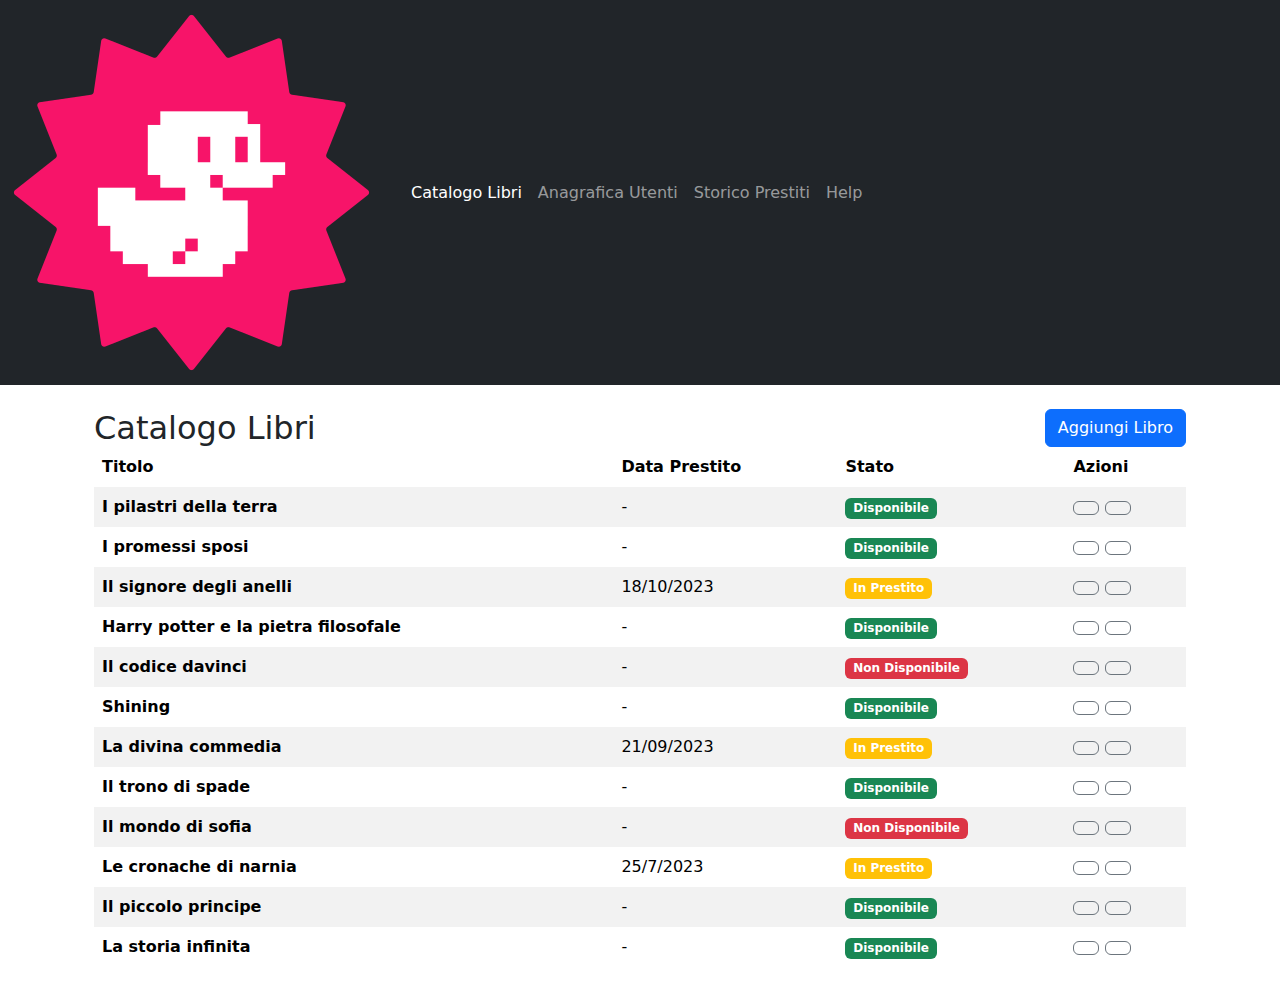
==== index.html @ 659ebdf4 "feat: table corrected" ====
<!DOCTYPE html>
<html lang="en">

<head>
    <meta charset="UTF-8">
    <meta name="viewport" content="width=device-width, initial-scale=1.0">
    <title>Bootstrap Dashboard</title>

    <link href="https://cdn.jsdelivr.net/npm/bootstrap@5.3.3/dist/css/bootstrap.min.css" rel="stylesheet"
        integrity="sha384-QWTKZyjpPEjISv5WaRU9OFeRpok6YctnYmDr5pNlyT2bRjXh0JMhjY6hW+ALEwIH" crossorigin="anonymous">
    <link rel="stylesheet" href="https://cdnjs.cloudflare.com/ajax/libs/font-awesome/6.6.0/css/all.min.css"
        integrity="sha512-Kc323vGBEqzTmouAECnVceyQqyqdsSiqLQISBL29aUW4U/M7pSPA/gEUZQqv1cwx4OnYxTxve5UMg5GT6L4JJg=="
        crossorigin="anonymous" referrerpolicy="no-referrer" />
    <link rel="stylesheet" href="css/img.css">
    <link rel="stylesheet" href="css/style.css">
</head>

<body class="w-100">
    <header class="mb-4">
        <nav class="navbar navbar-expand-lg bg-dark" data-bs-theme="dark">
            <div class="container-fluid">
                <a class="navbar-brand" href="#"><img src="img/duck.png" class="duck me-3" alt="Home"></a>
                <button class="navbar-toggler" type="button" data-bs-toggle="collapse" data-bs-target="#navbarNav"
                    aria-controls="navbarNav" aria-expanded="false" aria-label="Toggle navigation">
                    <span class="navbar-toggler-icon"></span>
                </button>
                <div class="collapse navbar-collapse" id="navbarNav">
                    <ul class="navbar-nav">
                        <li class="nav-item">
                            <a class="nav-link active" aria-current="page" href="#">Catalogo Libri</a>
                        </li>
                        <li class="nav-item">
                            <a class="nav-link" href="#">Anagrafica Utenti</a>
                        </li>
                        <li class="nav-item">
                            <a class="nav-link" href="#">Storico Prestiti</a>
                        </li>
                        <li class="nav-item">
                            <a class="nav-link" href="#">Help</a>
                        </li>
                    </ul>
                </div>
            </div>
        </nav>
    </header>
    <main class="container">
        <div class="d-flex"></div>
        <div class="container">
            <div class="row">
                <div class="col">
                    <h1 class="fs-2 mb-0">Catalogo Libri</h1>
                </div>
                <div class="col text-end">
                    <button type="button" class="btn btn-primary">Aggiungi Libro</button>
                </div>
            </div>
        </div>
        </div>
        <div>
            <div class="container">
                <table class="table table-striped table-borderless align-middle">
                    <thead>
                        <tr>
                            <th scope="col"><b>Titolo</b></th>
                            <th scope="col" class="d-none d-md-table-cell"><b>Data Prestito</b></th>
                            <th scope="col"><b>Stato</b></th>
                            <th scope="col"><b>Azioni</b></th>
                        </tr>
                    </thead>
                    <tbody>
                        <th scope="row">I pilastri della terra</th>
                            <td class="d-none d-md-table-cell">-</td>
                            <td><span class="badge text-bg-success">Disponibile</span></td>
                            <td>
                                <button type="button" class="btn btn-outline-secondary"><i class="fa-solid fa-pencil"></i></button>
                                <button type="button" class="btn btn-outline-secondary"><i class="fa-solid fa-trash"></i></button>
                            </td>
                        <tr>
                            <th scope="row">I promessi sposi</th>
                            <td class="d-none d-md-table-cell">-</td>
                            <td>
                                <span class="badge text-bg-success">Disponibile</span>
                            </td>
                            <td>
                                <button type="button" class="btn btn-outline-secondary"><i class="fa-solid fa-pencil"></i></button>
                                <button type="button" class="btn btn-outline-secondary"><i class="fa-solid fa-trash"></i></button>
                            </td>
                        </tr>
                        <tr>
                            <th scope="row">Il signore degli anelli</th>
                            <td class="d-none d-md-table-cell">18/10/2023</td>
                            <td>
                                <span class="badge text-bg-warning text-white">In Prestito</span>
                            </td>
                            <td>
                                <button type="button" class="btn btn-outline-secondary"><i class="fa-solid fa-pencil"></i></button>
                                <button type="button" class="btn btn-outline-secondary"><i class="fa-solid fa-trash"></i></button>
                            </td>
                        </tr>
                        <tr>
                            <th scope="row">Harry potter e la pietra filosofale</th>
                            <td class="d-none d-md-table-cell">-</td>
                            <td>
                                <span class="badge text-bg-success">Disponibile</span>
                            </td>
                            <td>
                                <button type="button" class="btn btn-outline-secondary"><i class="fa-solid fa-pencil"></i></button>
                                <button type="button" class="btn btn-outline-secondary"><i class="fa-solid fa-trash"></i></button>
                            </td>
                        </tr>
                        <tr>
                            <th scope="row">Il codice davinci</th>
                            <td class="d-none d-md-table-cell">-</td>
                            <td>
                                <span class="badge text-bg-danger">Non Disponibile</span>
                            </td>
                            <td>
                                <button type="button" class="btn btn-outline-secondary"><i class="fa-solid fa-pencil"></i></button>
                                <button type="button" class="btn btn-outline-secondary"><i class="fa-solid fa-trash"></i></button>
                            </td>
                        </tr>
                        <tr>
                            <th scope="row">Shining</th>
                            <td class="d-none d-md-table-cell">-</td>
                            <td>
                                <span class="badge text-bg-success">Disponibile</span>
                            </td>
                            <td>
                                <button type="button" class="btn btn-outline-secondary"><i class="fa-solid fa-pencil"></i></button>
                                <button type="button" class="btn btn-outline-secondary"><i class="fa-solid fa-trash"></i></button>
                            </td>
                        </tr>
                        <th scope="row">La divina commedia</th>
                        <td class="d-none d-md-table-cell">21/09/2023</td>
                        <td>
                            <span class="badge text-bg-warning text-white">In Prestito</span>
                        </td>
                        <td>
                            <button type="button" class="btn btn-outline-secondary"><i class="fa-solid fa-pencil"></i></button>
                            <button type="button" class="btn btn-outline-secondary"><i class="fa-solid fa-trash"></i></button>
                        </td>
                        </tr>
                        <tr>
                            <th scope="row">Il trono di spade</th>
                            <td class="d-none d-md-table-cell">-</td>
                            <td>
                                <span class="badge text-bg-success">Disponibile</span>
                            </td>
                            <td>
                                <button type="button" class="btn btn-outline-secondary"><i class="fa-solid fa-pencil"></i></button>
                                <button type="button" class="btn btn-outline-secondary"><i class="fa-solid fa-trash"></i></button>
                            </td>
                        </tr>
                        <tr>
                            <th scope="row">Il mondo di sofia</th>
                            <td class="d-none d-md-table-cell">-</td>
                            <td>
                                <span class="badge text-bg-danger">Non Disponibile</span>
                            </td>
                            <td>
                                <button type="button" class="btn btn-outline-secondary"><i class="fa-solid fa-pencil"></i></button>
                                <button type="button" class="btn btn-outline-secondary"><i class="fa-solid fa-trash"></i></button>
                            </td>
                        </tr>
                        <tr>
                            <th scope="row">Le cronache di narnia</th>
                            <td class="d-none d-md-table-cell">25/7/2023</td>
                            <td>
                                <span class="badge text-bg-warning text-white">In Prestito</span>
                            </td>
                            <td>
                                <button type="button" class="btn btn-outline-secondary"><i class="fa-solid fa-pencil"></i></button>
                                <button type="button" class="btn btn-outline-secondary"><i class="fa-solid fa-trash"></i></button>
                            </td>
                        </tr>
                        <tr>
                            <th scope="row">Il piccolo principe</th>
                            <td class="d-none d-md-table-cell">-</td>
                            <td>
                                <span class="badge text-bg-success">Disponibile</span>
                            </td>
                            <td>
                                <button type="button" class="btn btn-outline-secondary"><i class="fa-solid fa-pencil"></i></button>
                                <button type="button" class="btn btn-outline-secondary"><i class="fa-solid fa-trash"></i></button>
                            </td>
                        </tr>
                        <tr>
                            <th scope="row">La storia infinita</th>
                            <td class="d-none d-md-table-cell">-</td>
                            <td>
                                <span class="badge text-bg-success">Disponibile</span>
                            </td>
                            <td>
                                <button type="button" class="btn btn-outline-secondary"><i class="fa-solid fa-pencil"></i></button>
                                <button type="button" class="btn btn-outline-secondary"><i class="fa-solid fa-trash"></i></button>
                            </td>
                        </tr>
                    </tbody>
                </table>
            </div>
        </div>
    </main>

    <!--js bootstrap-->
    <script src="https://cdn.jsdelivr.net/npm/bootstrap@5.3.3/dist/js/bootstrap.bundle.min.js"
        integrity="sha384-YvpcrYf0tY3lHB60NNkmXc5s9fDVZLESaAA55NDzOxhy9GkcIdslK1eN7N6jIeHz"
        crossorigin="anonymous"></script>
</body>

</html>
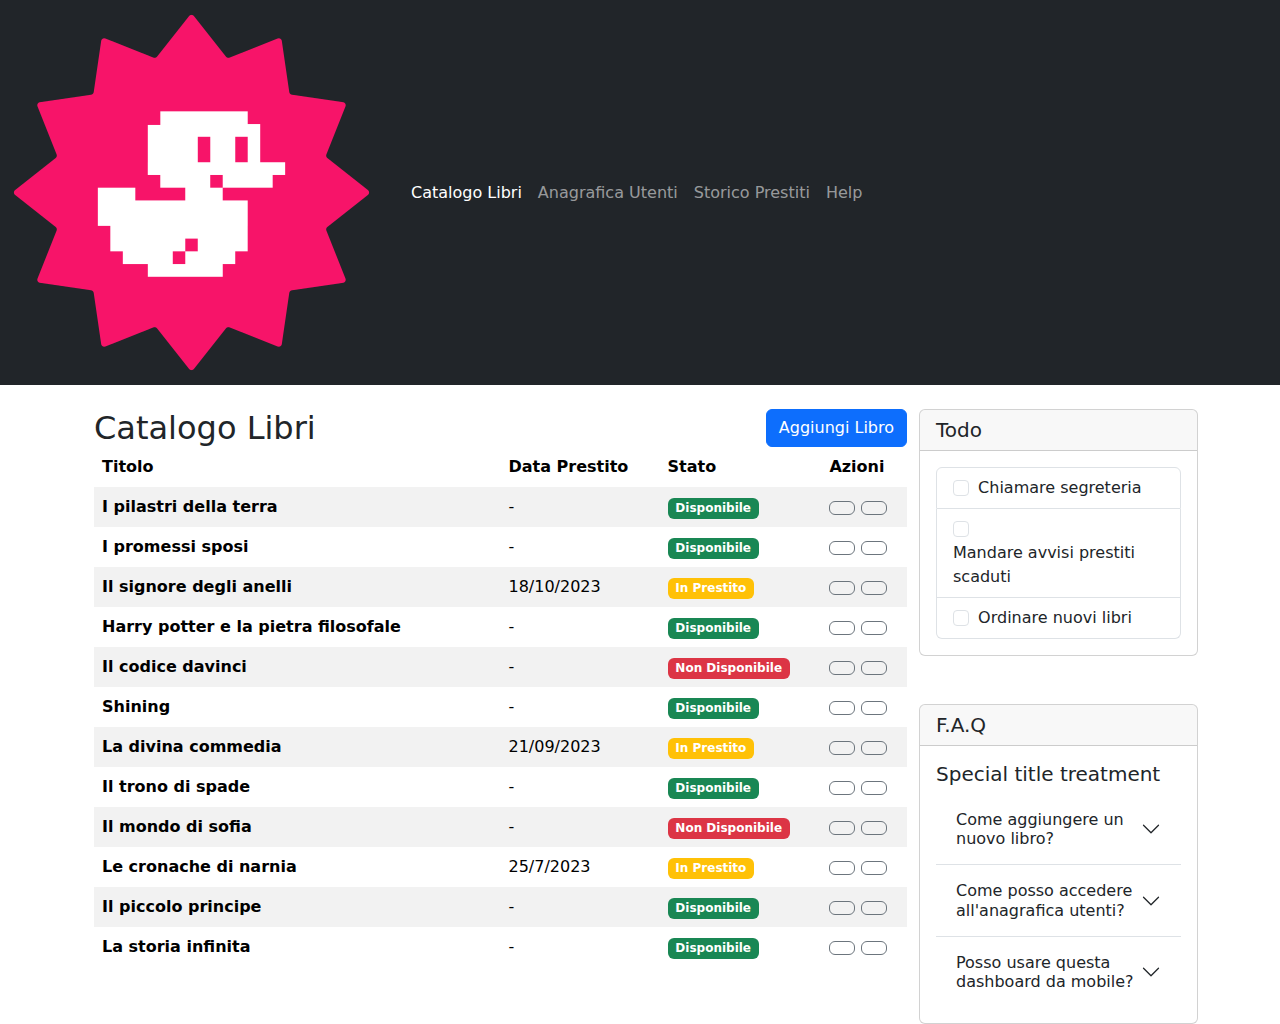
==== commit d50c58f3: "feat: todo/faq" ====
--- a/index.html
+++ b/index.html
@@ -43,25 +43,25 @@
             </div>
         </nav>
     </header>
-    <main class="container">
-        <div class="d-flex"></div>
-        <div class="container">
-            <div class="row">
-                <div class="col">
-                    <h1 class="fs-2 mb-0">Catalogo Libri</h1>
+    <main class="container d-flex">
+        <div class="w-75">
+            <div class="d-flex">
+                <div class="container">
+                    <div class="row">
+                        <div class="col">
+                            <h1 class="fs-2 mb-0">Catalogo Libri</h1>
+                        </div>
+                        <div class="col text-end">
+                            <button type="button" class="btn btn-primary">Aggiungi Libro</button>
+                        </div>
+                    </div>
                 </div>
-                <div class="col text-end">
-                    <button type="button" class="btn btn-primary">Aggiungi Libro</button>
-                </div>
-            </div>
-        </div>
-        </div>
-        <div>
-            <div class="container">
+            </div>
+            <div class="container d-flex">
                 <table class="table table-striped table-borderless align-middle">
                     <thead>
                         <tr>
-                            <th scope="col"><b>Titolo</b></th>
+                            <th scope="col" class="w-50"><b>Titolo</b></th>
                             <th scope="col" class="d-none d-md-table-cell"><b>Data Prestito</b></th>
                             <th scope="col"><b>Stato</b></th>
                             <th scope="col"><b>Azioni</b></th>
@@ -69,12 +69,14 @@
                     </thead>
                     <tbody>
                         <th scope="row">I pilastri della terra</th>
-                            <td class="d-none d-md-table-cell">-</td>
-                            <td><span class="badge text-bg-success">Disponibile</span></td>
-                            <td>
-                                <button type="button" class="btn btn-outline-secondary"><i class="fa-solid fa-pencil"></i></button>
-                                <button type="button" class="btn btn-outline-secondary"><i class="fa-solid fa-trash"></i></button>
-                            </td>
+                        <td class="d-none d-md-table-cell">-</td>
+                        <td><span class="badge text-bg-success">Disponibile</span></td>
+                        <td>
+                            <button type="button" class="btn btn-outline-secondary"><i
+                                    class="fa-solid fa-pencil"></i></button>
+                            <button type="button" class="btn btn-outline-secondary"><i
+                                    class="fa-solid fa-trash"></i></button>
+                        </td>
                         <tr>
                             <th scope="row">I promessi sposi</th>
                             <td class="d-none d-md-table-cell">-</td>
@@ -82,8 +84,10 @@
                                 <span class="badge text-bg-success">Disponibile</span>
                             </td>
                             <td>
-                                <button type="button" class="btn btn-outline-secondary"><i class="fa-solid fa-pencil"></i></button>
-                                <button type="button" class="btn btn-outline-secondary"><i class="fa-solid fa-trash"></i></button>
+                                <button type="button" class="btn btn-outline-secondary"><i
+                                        class="fa-solid fa-pencil"></i></button>
+                                <button type="button" class="btn btn-outline-secondary"><i
+                                        class="fa-solid fa-trash"></i></button>
                             </td>
                         </tr>
                         <tr>
@@ -93,8 +97,10 @@
                                 <span class="badge text-bg-warning text-white">In Prestito</span>
                             </td>
                             <td>
-                                <button type="button" class="btn btn-outline-secondary"><i class="fa-solid fa-pencil"></i></button>
-                                <button type="button" class="btn btn-outline-secondary"><i class="fa-solid fa-trash"></i></button>
+                                <button type="button" class="btn btn-outline-secondary"><i
+                                        class="fa-solid fa-pencil"></i></button>
+                                <button type="button" class="btn btn-outline-secondary"><i
+                                        class="fa-solid fa-trash"></i></button>
                             </td>
                         </tr>
                         <tr>
@@ -104,8 +110,10 @@
                                 <span class="badge text-bg-success">Disponibile</span>
                             </td>
                             <td>
-                                <button type="button" class="btn btn-outline-secondary"><i class="fa-solid fa-pencil"></i></button>
-                                <button type="button" class="btn btn-outline-secondary"><i class="fa-solid fa-trash"></i></button>
+                                <button type="button" class="btn btn-outline-secondary"><i
+                                        class="fa-solid fa-pencil"></i></button>
+                                <button type="button" class="btn btn-outline-secondary"><i
+                                        class="fa-solid fa-trash"></i></button>
                             </td>
                         </tr>
                         <tr>
@@ -115,8 +123,10 @@
                                 <span class="badge text-bg-danger">Non Disponibile</span>
                             </td>
                             <td>
-                                <button type="button" class="btn btn-outline-secondary"><i class="fa-solid fa-pencil"></i></button>
-                                <button type="button" class="btn btn-outline-secondary"><i class="fa-solid fa-trash"></i></button>
+                                <button type="button" class="btn btn-outline-secondary"><i
+                                        class="fa-solid fa-pencil"></i></button>
+                                <button type="button" class="btn btn-outline-secondary"><i
+                                        class="fa-solid fa-trash"></i></button>
                             </td>
                         </tr>
                         <tr>
@@ -126,8 +136,10 @@
                                 <span class="badge text-bg-success">Disponibile</span>
                             </td>
                             <td>
-                                <button type="button" class="btn btn-outline-secondary"><i class="fa-solid fa-pencil"></i></button>
-                                <button type="button" class="btn btn-outline-secondary"><i class="fa-solid fa-trash"></i></button>
+                                <button type="button" class="btn btn-outline-secondary"><i
+                                        class="fa-solid fa-pencil"></i></button>
+                                <button type="button" class="btn btn-outline-secondary"><i
+                                        class="fa-solid fa-trash"></i></button>
                             </td>
                         </tr>
                         <th scope="row">La divina commedia</th>
@@ -136,8 +148,10 @@
                             <span class="badge text-bg-warning text-white">In Prestito</span>
                         </td>
                         <td>
-                            <button type="button" class="btn btn-outline-secondary"><i class="fa-solid fa-pencil"></i></button>
-                            <button type="button" class="btn btn-outline-secondary"><i class="fa-solid fa-trash"></i></button>
+                            <button type="button" class="btn btn-outline-secondary"><i
+                                    class="fa-solid fa-pencil"></i></button>
+                            <button type="button" class="btn btn-outline-secondary"><i
+                                    class="fa-solid fa-trash"></i></button>
                         </td>
                         </tr>
                         <tr>
@@ -147,8 +161,10 @@
                                 <span class="badge text-bg-success">Disponibile</span>
                             </td>
                             <td>
-                                <button type="button" class="btn btn-outline-secondary"><i class="fa-solid fa-pencil"></i></button>
-                                <button type="button" class="btn btn-outline-secondary"><i class="fa-solid fa-trash"></i></button>
+                                <button type="button" class="btn btn-outline-secondary"><i
+                                        class="fa-solid fa-pencil"></i></button>
+                                <button type="button" class="btn btn-outline-secondary"><i
+                                        class="fa-solid fa-trash"></i></button>
                             </td>
                         </tr>
                         <tr>
@@ -158,8 +174,10 @@
                                 <span class="badge text-bg-danger">Non Disponibile</span>
                             </td>
                             <td>
-                                <button type="button" class="btn btn-outline-secondary"><i class="fa-solid fa-pencil"></i></button>
-                                <button type="button" class="btn btn-outline-secondary"><i class="fa-solid fa-trash"></i></button>
+                                <button type="button" class="btn btn-outline-secondary"><i
+                                        class="fa-solid fa-pencil"></i></button>
+                                <button type="button" class="btn btn-outline-secondary"><i
+                                        class="fa-solid fa-trash"></i></button>
                             </td>
                         </tr>
                         <tr>
@@ -169,8 +187,10 @@
                                 <span class="badge text-bg-warning text-white">In Prestito</span>
                             </td>
                             <td>
-                                <button type="button" class="btn btn-outline-secondary"><i class="fa-solid fa-pencil"></i></button>
-                                <button type="button" class="btn btn-outline-secondary"><i class="fa-solid fa-trash"></i></button>
+                                <button type="button" class="btn btn-outline-secondary"><i
+                                        class="fa-solid fa-pencil"></i></button>
+                                <button type="button" class="btn btn-outline-secondary"><i
+                                        class="fa-solid fa-trash"></i></button>
                             </td>
                         </tr>
                         <tr>
@@ -180,8 +200,10 @@
                                 <span class="badge text-bg-success">Disponibile</span>
                             </td>
                             <td>
-                                <button type="button" class="btn btn-outline-secondary"><i class="fa-solid fa-pencil"></i></button>
-                                <button type="button" class="btn btn-outline-secondary"><i class="fa-solid fa-trash"></i></button>
+                                <button type="button" class="btn btn-outline-secondary"><i
+                                        class="fa-solid fa-pencil"></i></button>
+                                <button type="button" class="btn btn-outline-secondary"><i
+                                        class="fa-solid fa-trash"></i></button>
                             </td>
                         </tr>
                         <tr>
@@ -191,12 +213,83 @@
                                 <span class="badge text-bg-success">Disponibile</span>
                             </td>
                             <td>
-                                <button type="button" class="btn btn-outline-secondary"><i class="fa-solid fa-pencil"></i></button>
-                                <button type="button" class="btn btn-outline-secondary"><i class="fa-solid fa-trash"></i></button>
+                                <button type="button" class="btn btn-outline-secondary"><i
+                                        class="fa-solid fa-pencil"></i></button>
+                                <button type="button" class="btn btn-outline-secondary"><i
+                                        class="fa-solid fa-trash"></i></button>
                             </td>
                         </tr>
                     </tbody>
                 </table>
+            </div>
+        </div>
+        </div>
+        <div class="col d-none d-md-table-cell">
+            <div class="card mb-5">
+                <h5 class="card-header">Todo</h5>
+                <div class="card-body">
+                    <ul class="list-group">
+                        <li class="list-group-item">
+                            <input class="form-check-input me-1" type="checkbox" value="" id="firstCheckbox">
+                            <label class="form-check-label" for="firstCheckbox">Chiamare segreteria</label>
+                        </li>
+                        <li class="list-group-item">
+                            <input class="form-check-input me-1" type="checkbox" value="" id="secondCheckbox">
+                            <label class="form-check-label" for="secondCheckbox">Mandare avvisi prestiti scaduti</label>
+                        </li>
+                        <li class="list-group-item">
+                            <input class="form-check-input me-1" type="checkbox" value="" id="thirdCheckbox">
+                            <label class="form-check-label" for="thirdCheckbox">Ordinare nuovi libri</label>
+                        </li>
+                    </ul>
+                </div>
+            </div>
+            <div class="card">
+                <h5 class="card-header">F.A.Q</h5>
+                <div class="card-body">
+                    <h5 class="card-title">Special title treatment</h5>
+                    <div class="accordion accordion-flush" id="accordionFlushExample">
+                        <div class="accordion-item">
+                            <h2 class="accordion-header">
+                                <button class="accordion-button collapsed" type="button" data-bs-toggle="collapse"
+                                    data-bs-target="#flush-collapseOne" aria-expanded="false"
+                                    aria-controls="flush-collapseOne">
+                                    Come aggiungere un nuovo libro?
+                                </button>
+                            </h2>
+                            <div id="flush-collapseOne" class="accordion-collapse collapse"
+                                data-bs-parent="#accordionFlushExample">
+                                <div class="accordion-body">Come aggiungere un nuovo libro?</div>
+                            </div>
+                        </div>
+                        <div class="accordion-item">
+                            <h2 class="accordion-header">
+                                <button class="accordion-button collapsed" type="button" data-bs-toggle="collapse"
+                                    data-bs-target="#flush-collapseTwo" aria-expanded="false"
+                                    aria-controls="flush-collapseTwo">
+                                    Come posso accedere all'anagrafica utenti?
+                                </button>
+                            </h2>
+                            <div id="flush-collapseTwo" class="accordion-collapse collapse"
+                                data-bs-parent="#accordionFlushExample">
+                                <div class="accordion-body">Come posso accedere all'anagrafica utenti?</div>
+                            </div>
+                        </div>
+                        <div class="accordion-item">
+                            <h2 class="accordion-header">
+                                <button class="accordion-button collapsed" type="button" data-bs-toggle="collapse"
+                                    data-bs-target="#flush-collapseThree" aria-expanded="false"
+                                    aria-controls="flush-collapseThree">
+                                    Posso usare questa dashboard da mobile?
+                                </button>
+                            </h2>
+                            <div id="flush-collapseThree" class="accordion-collapse collapse"
+                                data-bs-parent="#accordionFlushExample">
+                                <div class="accordion-body">Posso usare questa dashboard da mobile?</div>
+                            </div>
+                        </div>
+                    </div>
+                </div>
             </div>
         </div>
     </main>
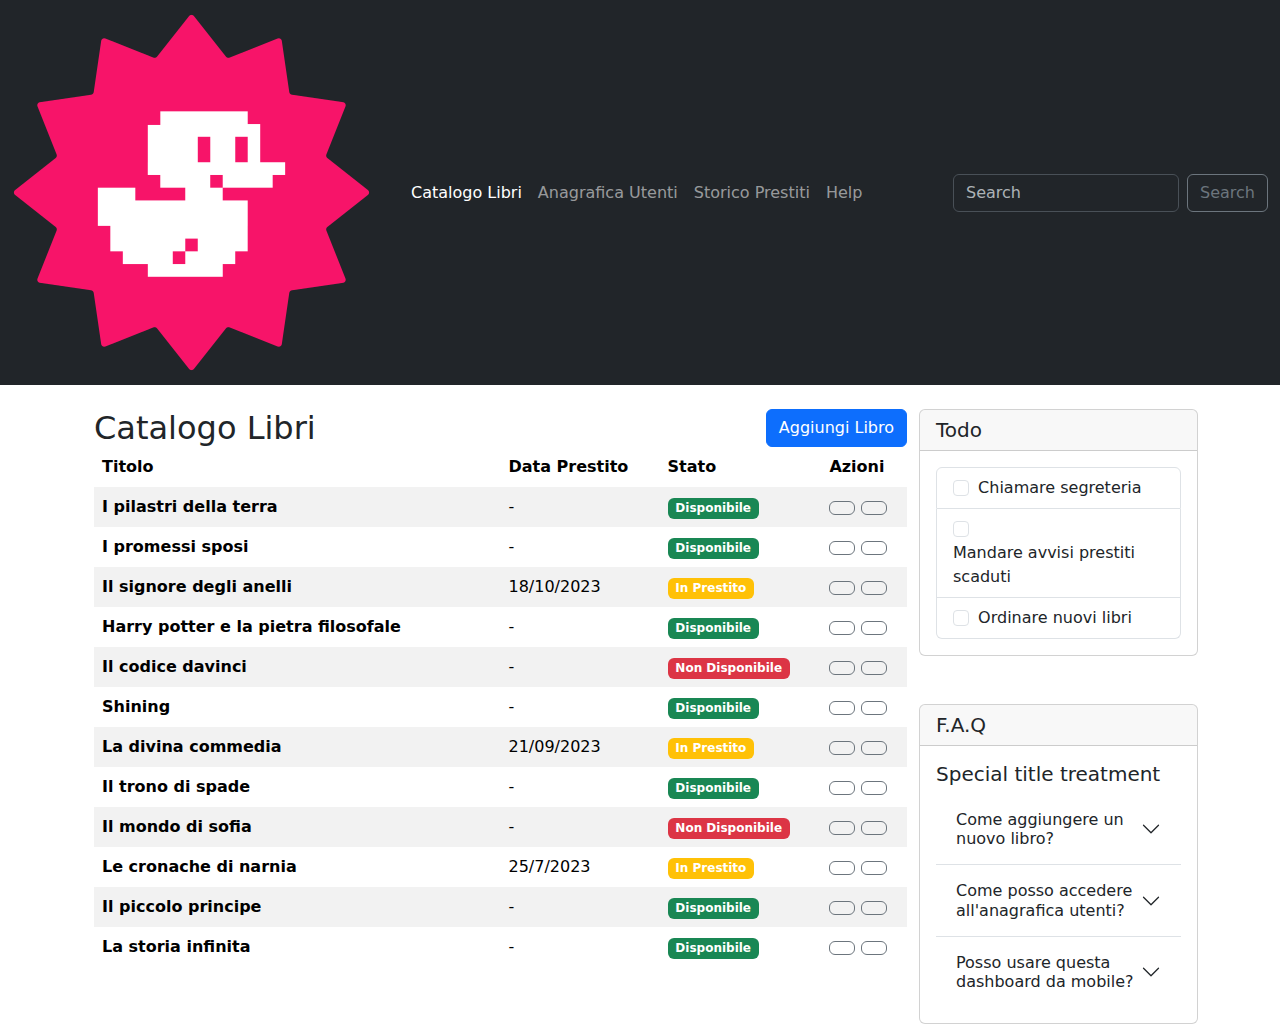
==== commit e9290a7e: "Feat: nav better" ====
--- a/index.html
+++ b/index.html
@@ -19,29 +19,51 @@
     <header class="mb-4">
         <nav class="navbar navbar-expand-lg bg-dark" data-bs-theme="dark">
             <div class="container-fluid">
-                <a class="navbar-brand" href="#"><img src="img/duck.png" class="duck me-3" alt="Home"></a>
-                <button class="navbar-toggler" type="button" data-bs-toggle="collapse" data-bs-target="#navbarNav"
-                    aria-controls="navbarNav" aria-expanded="false" aria-label="Toggle navigation">
-                    <span class="navbar-toggler-icon"></span>
-                </button>
-                <div class="collapse navbar-collapse" id="navbarNav">
-                    <ul class="navbar-nav">
-                        <li class="nav-item">
-                            <a class="nav-link active" aria-current="page" href="#">Catalogo Libri</a>
-                        </li>
-                        <li class="nav-item">
-                            <a class="nav-link" href="#">Anagrafica Utenti</a>
-                        </li>
-                        <li class="nav-item">
-                            <a class="nav-link" href="#">Storico Prestiti</a>
-                        </li>
-                        <li class="nav-item">
-                            <a class="nav-link" href="#">Help</a>
-                        </li>
-                    </ul>
-                </div>
-            </div>
-        </nav>
+              <a class="navbar-brand" href="#"
+                ><img src="img/duck.png" class="duck me-3" alt="Home"
+              /></a>
+              <button
+                class="navbar-toggler"
+                type="button"
+                data-bs-toggle="collapse"
+                data-bs-target="#navbarSupportedContent"
+                aria-controls="navbarSupportedContent"
+                aria-expanded="false"
+                aria-label="Toggle navigation"
+              >
+                <span class="navbar-toggler-icon"></span>
+              </button>
+              <div class="collapse navbar-collapse" id="navbarSupportedContent">
+                <ul class="navbar-nav me-auto mb-2 mb-lg-0">
+                  <li class="nav-item">
+                    <a class="nav-link active" aria-current="page" href="#"
+                      >Catalogo Libri</a
+                    >
+                  </li>
+                  <li class="nav-item">
+                    <a class="nav-link" href="#">Anagrafica Utenti</a>
+                  </li>
+                  <li class="nav-item">
+                    <a class="nav-link" href="#">Storico Prestiti</a>
+                  </li>
+                  <li class="nav-item">
+                    <a class="nav-link" href="#">Help</a>
+                  </li>
+                </ul>
+                <form class="d-flex" role="search">
+                  <input
+                    class="form-control me-2"
+                    type="search"
+                    placeholder="Search"
+                    aria-label="Search"
+                  />
+                  <button class="btn btn-outline-secondary" type="submit">
+                    Search
+                  </button>
+                </form>
+              </div>
+            </div>
+          </nav>
     </header>
     <main class="container d-flex">
         <div class="w-75">
@@ -222,7 +244,6 @@
                     </tbody>
                 </table>
             </div>
-        </div>
         </div>
         <div class="col d-none d-md-table-cell">
             <div class="card mb-5">
@@ -293,7 +314,6 @@
             </div>
         </div>
     </main>
-
     <!--js bootstrap-->
     <script src="https://cdn.jsdelivr.net/npm/bootstrap@5.3.3/dist/js/bootstrap.bundle.min.js"
         integrity="sha384-YvpcrYf0tY3lHB60NNkmXc5s9fDVZLESaAA55NDzOxhy9GkcIdslK1eN7N6jIeHz"
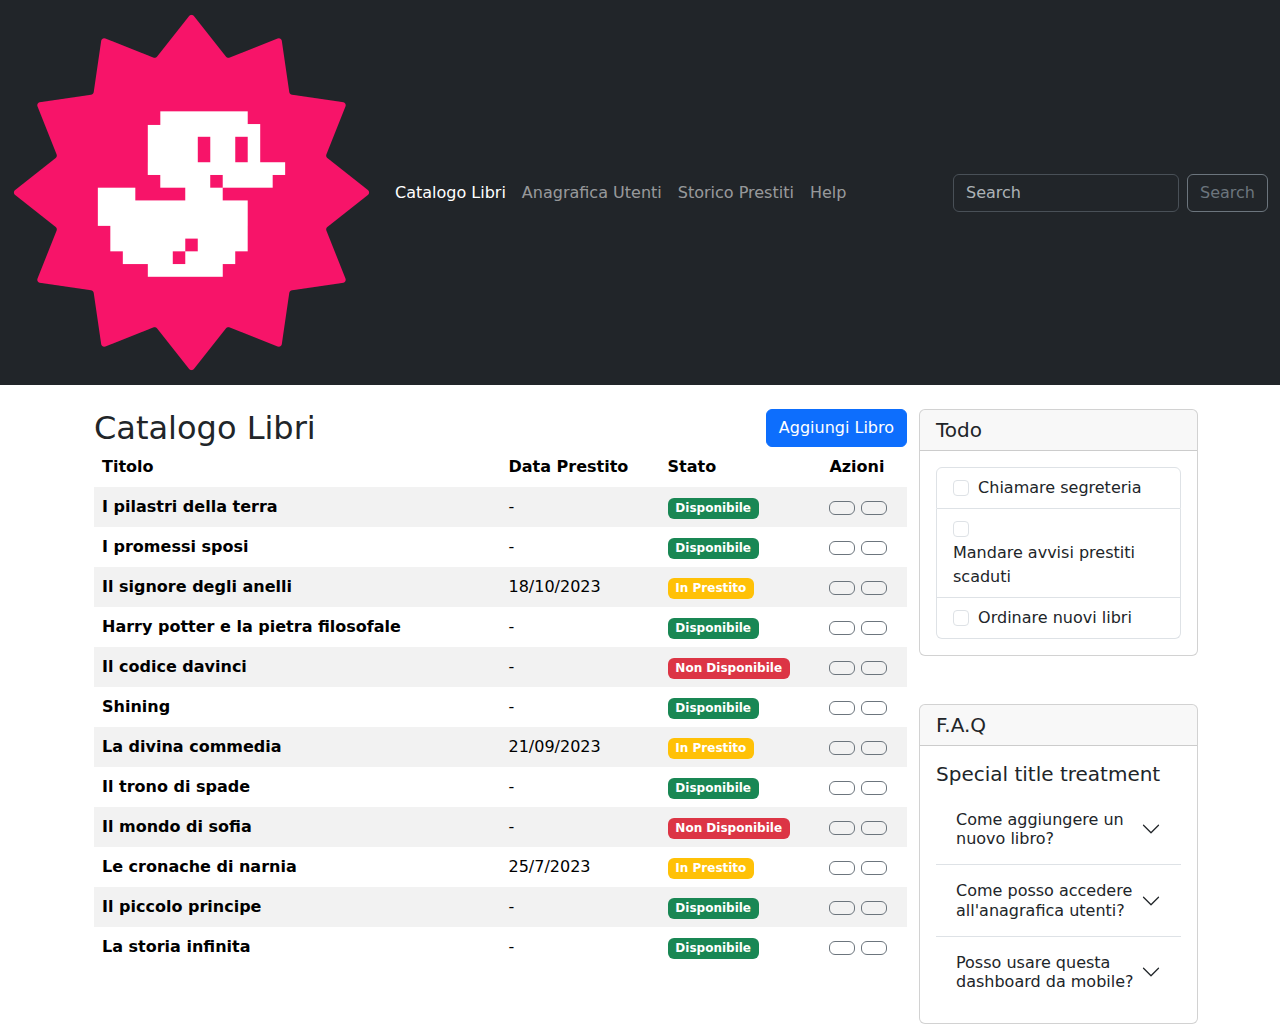
==== commit 32a93a57: "feat: correcting error 2" ====
--- a/index.html
+++ b/index.html
@@ -10,7 +10,7 @@
         integrity="sha384-QWTKZyjpPEjISv5WaRU9OFeRpok6YctnYmDr5pNlyT2bRjXh0JMhjY6hW+ALEwIH" crossorigin="anonymous">
     <link rel="stylesheet" href="https://cdnjs.cloudflare.com/ajax/libs/font-awesome/6.6.0/css/all.min.css"
         integrity="sha512-Kc323vGBEqzTmouAECnVceyQqyqdsSiqLQISBL29aUW4U/M7pSPA/gEUZQqv1cwx4OnYxTxve5UMg5GT6L4JJg=="
-        crossorigin="anonymous" referrerpolicy="no-referrer" />
+        crossorigin="anonymous" referrerpolicy="no-referrer"/>
     <link rel="stylesheet" href="css/img.css">
     <link rel="stylesheet" href="css/style.css">
 </head>
@@ -19,9 +19,7 @@
     <header class="mb-4">
         <nav class="navbar navbar-expand-lg bg-dark" data-bs-theme="dark">
             <div class="container-fluid">
-              <a class="navbar-brand" href="#"
-                ><img src="img/duck.png" class="duck me-3" alt="Home"
-              /></a>
+              <a class="navbar-brand" href="#"><img src="img/duck.png" class="duck" alt="Home"/></a>
               <button
                 class="navbar-toggler"
                 type="button"
@@ -90,15 +88,17 @@
                         </tr>
                     </thead>
                     <tbody>
-                        <th scope="row">I pilastri della terra</th>
-                        <td class="d-none d-md-table-cell">-</td>
-                        <td><span class="badge text-bg-success">Disponibile</span></td>
-                        <td>
-                            <button type="button" class="btn btn-outline-secondary"><i
-                                    class="fa-solid fa-pencil"></i></button>
-                            <button type="button" class="btn btn-outline-secondary"><i
-                                    class="fa-solid fa-trash"></i></button>
-                        </td>
+                        <tr>
+                            <th scope="row">I pilastri della terra</th>
+                            <td class="d-none d-md-table-cell">-</td>
+                            <td><span class="badge text-bg-success">Disponibile</span></td>
+                            <td>
+                                <button type="button" class="btn btn-outline-secondary"><i
+                                        class="fa-solid fa-pencil"></i></button>
+                                <button type="button" class="btn btn-outline-secondary"><i
+                                        class="fa-solid fa-trash"></i></button>
+                            </td>
+                        </tr>
                         <tr>
                             <th scope="row">I promessi sposi</th>
                             <td class="d-none d-md-table-cell">-</td>
@@ -164,17 +164,18 @@
                                         class="fa-solid fa-trash"></i></button>
                             </td>
                         </tr>
-                        <th scope="row">La divina commedia</th>
-                        <td class="d-none d-md-table-cell">21/09/2023</td>
-                        <td>
-                            <span class="badge text-bg-warning text-white">In Prestito</span>
-                        </td>
-                        <td>
-                            <button type="button" class="btn btn-outline-secondary"><i
-                                    class="fa-solid fa-pencil"></i></button>
-                            <button type="button" class="btn btn-outline-secondary"><i
-                                    class="fa-solid fa-trash"></i></button>
-                        </td>
+                        <tr>
+                            <th scope="row">La divina commedia</th>
+                            <td class="d-none d-md-table-cell">21/09/2023</td>
+                            <td>
+                                <span class="badge text-bg-warning text-white">In Prestito</span>
+                            </td>
+                            <td>
+                                <button type="button" class="btn btn-outline-secondary"><i
+                                        class="fa-solid fa-pencil"></i></button>
+                                <button type="button" class="btn btn-outline-secondary"><i
+                                        class="fa-solid fa-trash"></i></button>
+                            </td>
                         </tr>
                         <tr>
                             <th scope="row">Il trono di spade</th>
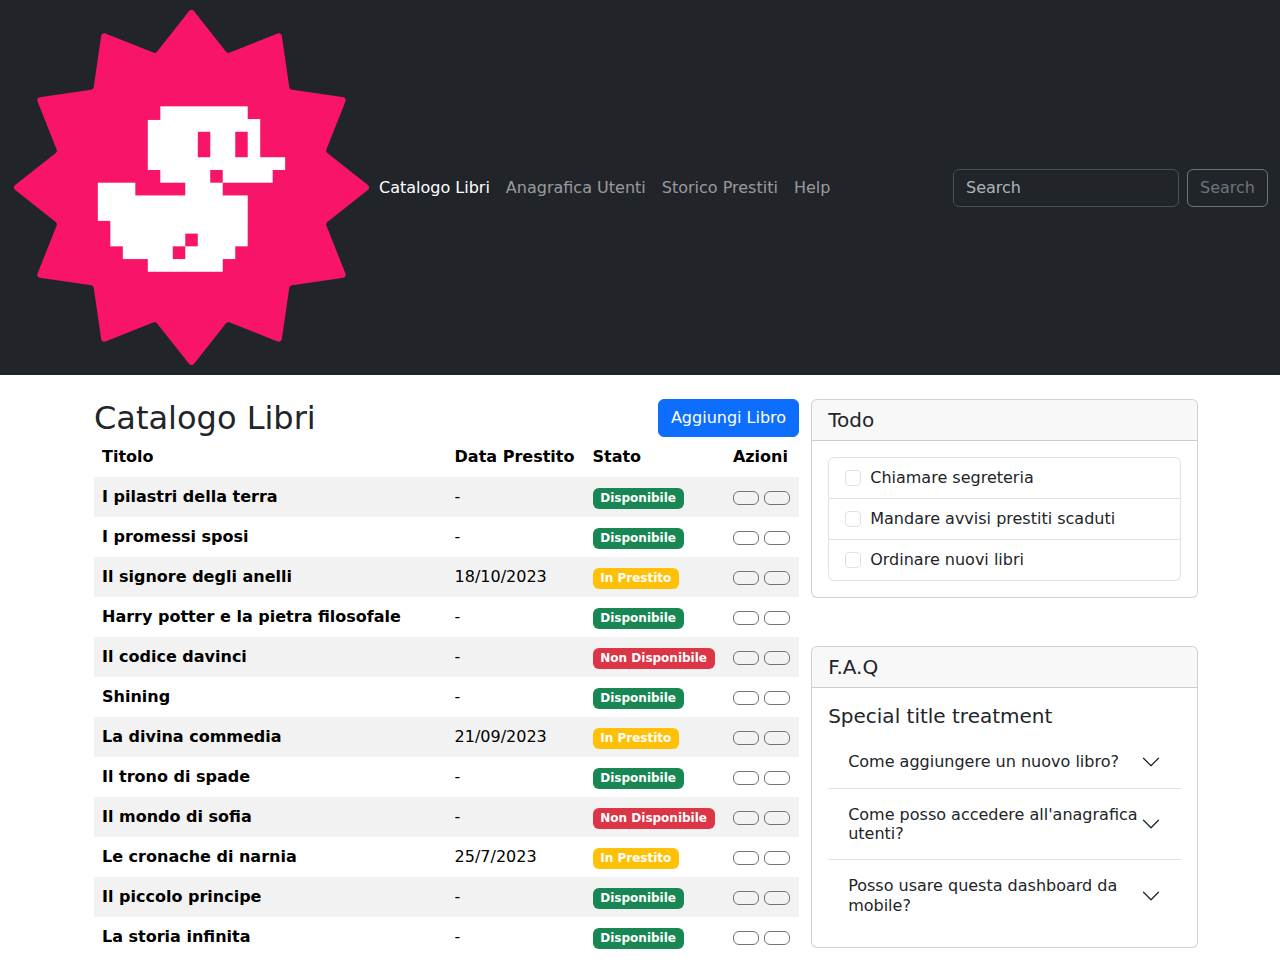
==== commit e48cb60e: "feat: links" ====
--- a/index.html
+++ b/index.html
@@ -10,7 +10,7 @@
         integrity="sha384-QWTKZyjpPEjISv5WaRU9OFeRpok6YctnYmDr5pNlyT2bRjXh0JMhjY6hW+ALEwIH" crossorigin="anonymous">
     <link rel="stylesheet" href="https://cdnjs.cloudflare.com/ajax/libs/font-awesome/6.6.0/css/all.min.css"
         integrity="sha512-Kc323vGBEqzTmouAECnVceyQqyqdsSiqLQISBL29aUW4U/M7pSPA/gEUZQqv1cwx4OnYxTxve5UMg5GT6L4JJg=="
-        crossorigin="anonymous" referrerpolicy="no-referrer"/>
+        crossorigin="anonymous" referrerpolicy="no-referrer" />
     <link rel="stylesheet" href="css/img.css">
     <link rel="stylesheet" href="css/style.css">
 </head>
@@ -19,49 +19,36 @@
     <header class="mb-4">
         <nav class="navbar navbar-expand-lg bg-dark" data-bs-theme="dark">
             <div class="container-fluid">
-              <a class="navbar-brand" href="#"><img src="img/duck.png" class="duck" alt="Home"/></a>
-              <button
-                class="navbar-toggler"
-                type="button"
-                data-bs-toggle="collapse"
-                data-bs-target="#navbarSupportedContent"
-                aria-controls="navbarSupportedContent"
-                aria-expanded="false"
-                aria-label="Toggle navigation"
-              >
-                <span class="navbar-toggler-icon"></span>
-              </button>
-              <div class="collapse navbar-collapse" id="navbarSupportedContent">
-                <ul class="navbar-nav me-auto mb-2 mb-lg-0">
-                  <li class="nav-item">
-                    <a class="nav-link active" aria-current="page" href="#"
-                      >Catalogo Libri</a
-                    >
-                  </li>
-                  <li class="nav-item">
-                    <a class="nav-link" href="#">Anagrafica Utenti</a>
-                  </li>
-                  <li class="nav-item">
-                    <a class="nav-link" href="#">Storico Prestiti</a>
-                  </li>
-                  <li class="nav-item">
-                    <a class="nav-link" href="#">Help</a>
-                  </li>
-                </ul>
-                <form class="d-flex" role="search">
-                  <input
-                    class="form-control me-2"
-                    type="search"
-                    placeholder="Search"
-                    aria-label="Search"
-                  />
-                  <button class="btn btn-outline-secondary" type="submit">
-                    Search
-                  </button>
-                </form>
-              </div>
-            </div>
-          </nav>
+                <img src="img/duck.png" class="duck" alt="Home" />
+                <button class="navbar-toggler" type="button" data-bs-toggle="collapse"
+                    data-bs-target="#navbarSupportedContent" aria-controls="navbarSupportedContent"
+                    aria-expanded="false" aria-label="Toggle navigation">
+                    <span class="navbar-toggler-icon"></span>
+                </button>
+                <div class="collapse navbar-collapse" id="navbarSupportedContent">
+                    <ul class="navbar-nav me-auto mb-2 mb-lg-0">
+                        <li class="nav-item">
+                            <a class="nav-link active" aria-current="page" href="index.html">Catalogo Libri</a>
+                        </li>
+                        <li class="nav-item">
+                            <a class="nav-link" href="AnagraficaUtenti.html">Anagrafica Utenti</a>
+                        </li>
+                        <li class="nav-item">
+                            <a class="nav-link" href="StoricoPrestiti.html">Storico Prestiti</a>
+                        </li>
+                        <li class="nav-item">
+                            <a class="nav-link" href="Help.html">Help</a>
+                        </li>
+                    </ul>
+                    <form class="d-flex" role="search">
+                        <input class="form-control me-2" type="search" placeholder="Search" aria-label="Search" />
+                        <button class="btn btn-outline-secondary" type="submit">
+                            Search
+                        </button>
+                    </form>
+                </div>
+            </div>
+        </nav>
     </header>
     <main class="container d-flex">
         <div class="w-75">
@@ -72,7 +59,7 @@
                             <h1 class="fs-2 mb-0">Catalogo Libri</h1>
                         </div>
                         <div class="col text-end">
-                            <button type="button" class="btn btn-primary">Aggiungi Libro</button>
+                            <a href="NewBook.html" class="btn btn-primary">Aggiungi Libro</a>
                         </div>
                     </div>
                 </div>
@@ -246,7 +233,7 @@
                 </table>
             </div>
         </div>
-        <div class="col d-none d-md-table-cell">
+        <div class="d-none d-md-table-cell">
             <div class="card mb-5">
                 <h5 class="card-header">Todo</h5>
                 <div class="card-body">
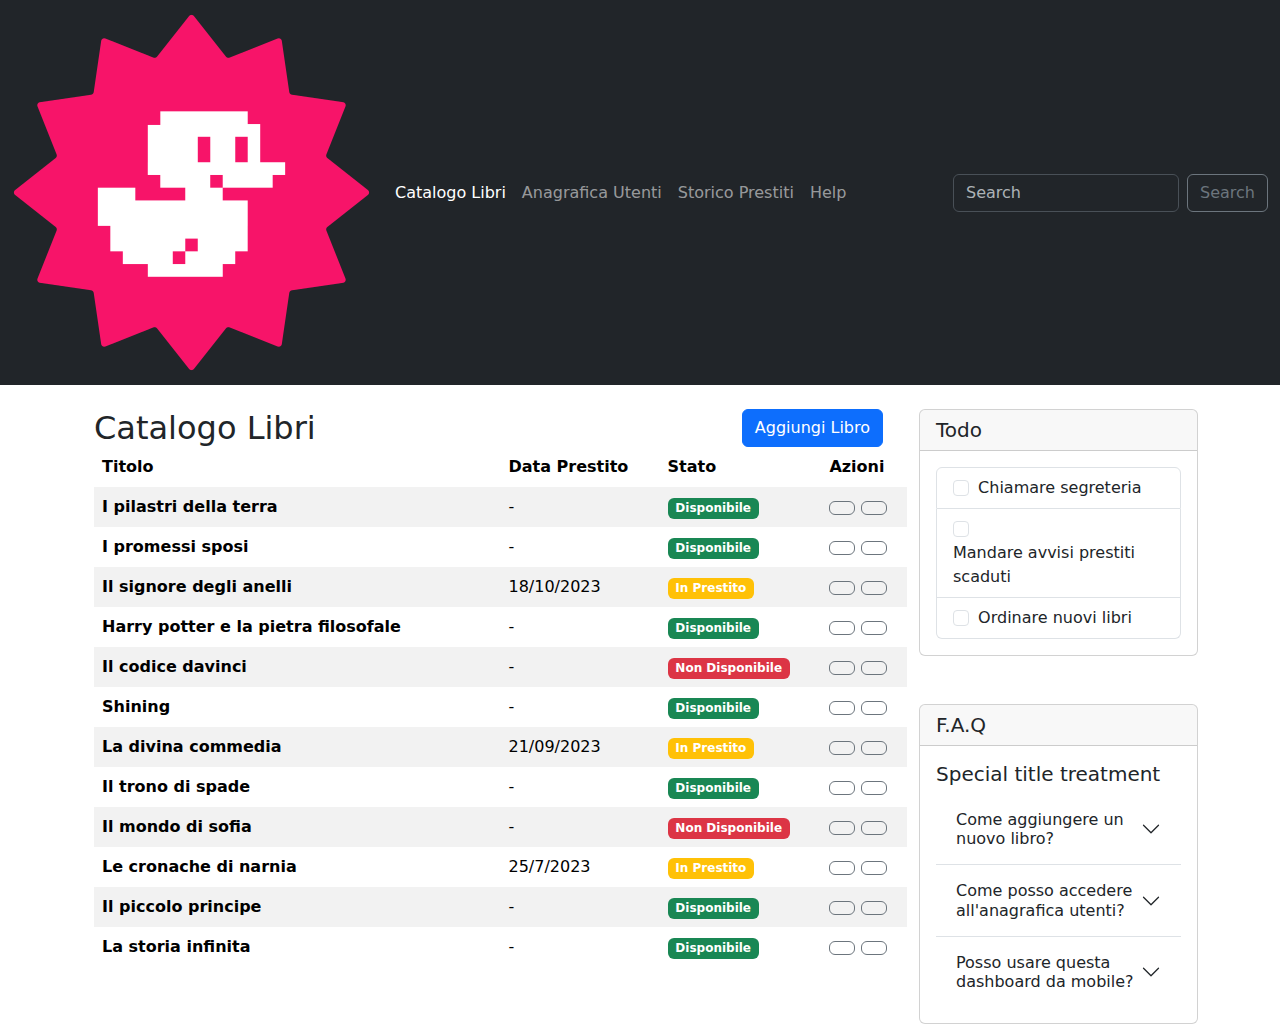
==== commit 023486b0: "feat: better" ====
--- a/index.html
+++ b/index.html
@@ -19,7 +19,9 @@
     <header class="mb-4">
         <nav class="navbar navbar-expand-lg bg-dark" data-bs-theme="dark">
             <div class="container-fluid">
-                <img src="img/duck.png" class="duck" alt="Home" />
+                <a class="navbar-brand" href="#">
+                    <img src="img/duck.png" alt="Home" class="img-fluid duck" />
+                </a>
                 <button class="navbar-toggler" type="button" data-bs-toggle="collapse"
                     data-bs-target="#navbarSupportedContent" aria-controls="navbarSupportedContent"
                     aria-expanded="false" aria-label="Toggle navigation">
@@ -51,10 +53,8 @@
         </nav>
     </header>
     <main class="container d-flex">
-        <div class="w-75">
-            <div class="d-flex">
-                <div class="container">
-                    <div class="row">
+        <div class="col-9">
+                    <div class="row container d-flex">
                         <div class="col">
                             <h1 class="fs-2 mb-0">Catalogo Libri</h1>
                         </div>
@@ -62,8 +62,6 @@
                             <a href="NewBook.html" class="btn btn-primary">Aggiungi Libro</a>
                         </div>
                     </div>
-                </div>
-            </div>
             <div class="container d-flex">
                 <table class="table table-striped table-borderless align-middle">
                     <thead>
@@ -233,7 +231,7 @@
                 </table>
             </div>
         </div>
-        <div class="d-none d-md-table-cell">
+        <div class="col 3 d-none d-md-table-cell">
             <div class="card mb-5">
                 <h5 class="card-header">Todo</h5>
                 <div class="card-body">
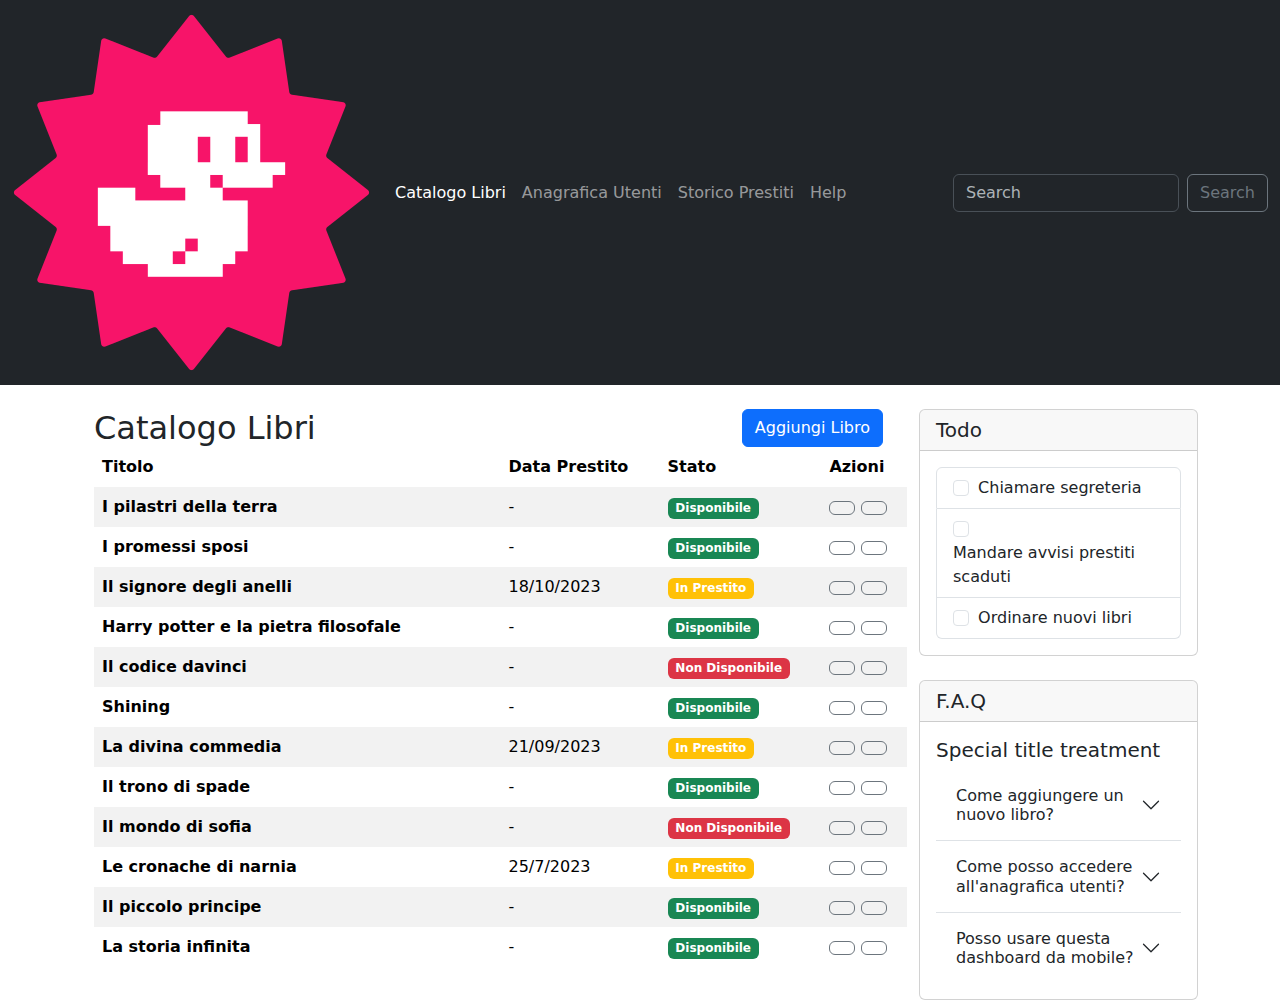
==== commit 65bd40e4: "feat: better 3" ====
--- a/index.html
+++ b/index.html
@@ -12,16 +12,15 @@
         integrity="sha512-Kc323vGBEqzTmouAECnVceyQqyqdsSiqLQISBL29aUW4U/M7pSPA/gEUZQqv1cwx4OnYxTxve5UMg5GT6L4JJg=="
         crossorigin="anonymous" referrerpolicy="no-referrer" />
     <link rel="stylesheet" href="css/img.css">
-    <link rel="stylesheet" href="css/style.css">
 </head>
 
 <body class="w-100">
     <header class="mb-4">
         <nav class="navbar navbar-expand-lg bg-dark" data-bs-theme="dark">
             <div class="container-fluid">
-                <a class="navbar-brand" href="#">
+                <div class="navbar-brand" href="#">
                     <img src="img/duck.png" alt="Home" class="img-fluid duck" />
-                </a>
+                </div>
                 <button class="navbar-toggler" type="button" data-bs-toggle="collapse"
                     data-bs-target="#navbarSupportedContent" aria-controls="navbarSupportedContent"
                     aria-expanded="false" aria-label="Toggle navigation">
@@ -231,8 +230,8 @@
                 </table>
             </div>
         </div>
-        <div class="col 3 d-none d-md-table-cell">
-            <div class="card mb-5">
+        <div class="col-3 d-none d-md-table-cell">
+            <div class="card mb-4">
                 <h5 class="card-header">Todo</h5>
                 <div class="card-body">
                     <ul class="list-group">
